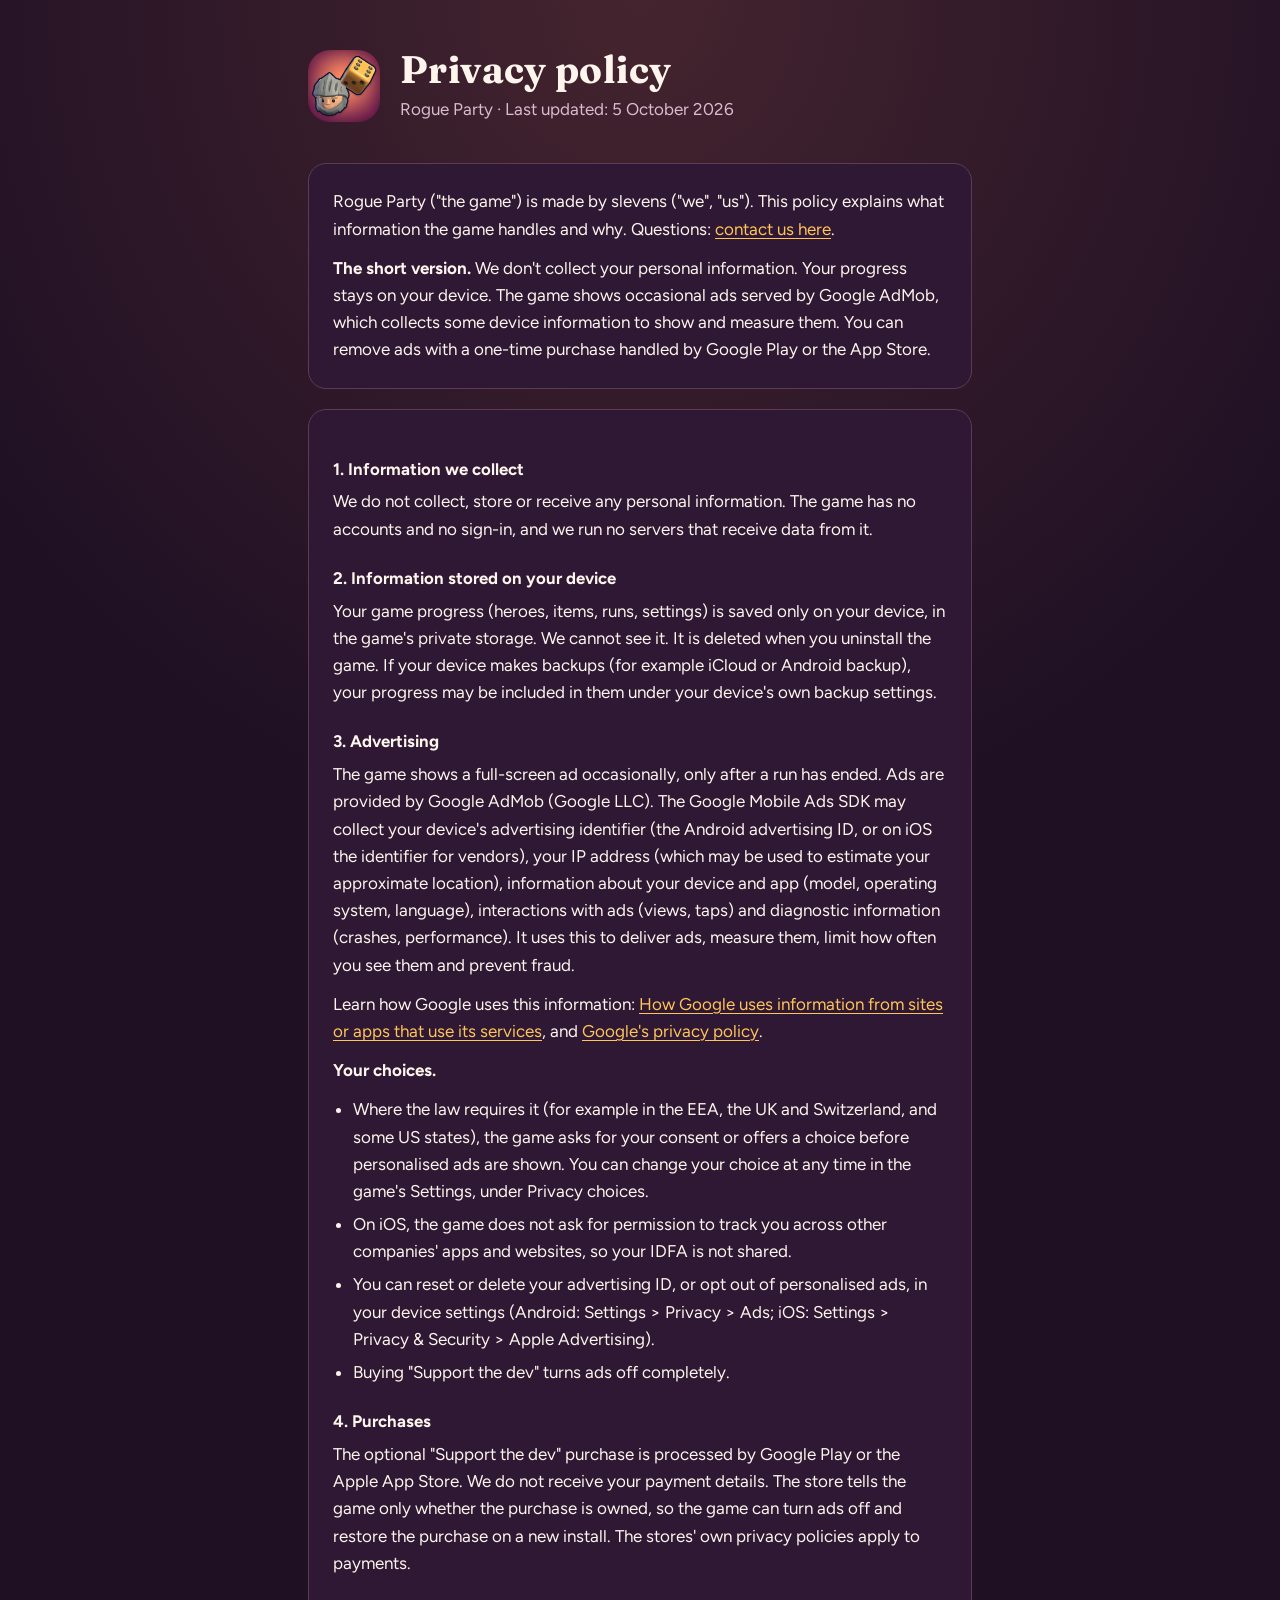
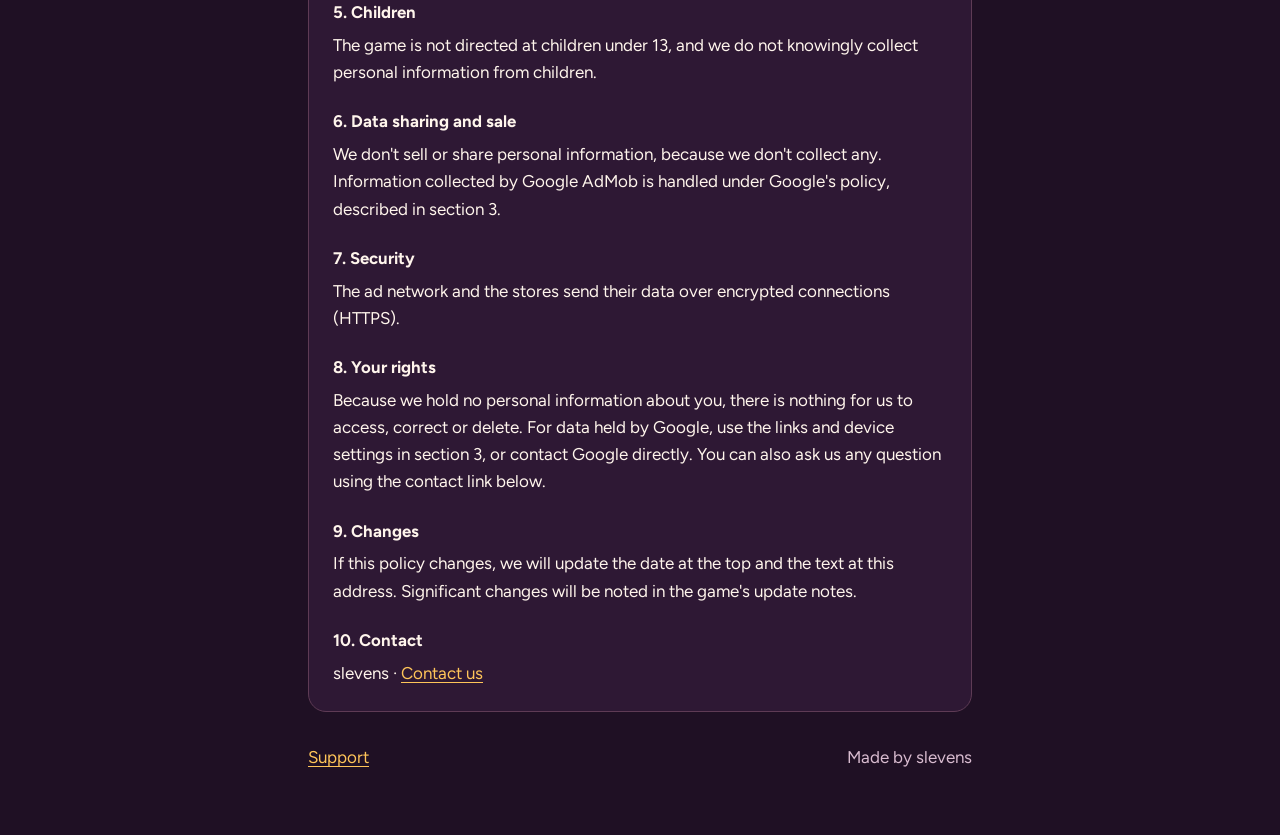
==== privacy/index.html @ 5d4ca12f "Rogue Party support and privacy pages Co-Authored-By: Claude Opus 5.5 <noreply@anthropic.com>" ====
<!doctype html>
<html lang="en">
<head>
<meta charset="utf-8">
<meta name="viewport" content="width=device-width, initial-scale=1">
<title>Rogue Party Privacy Policy</title>
<meta name="description" content="How Rogue Party handles information: no accounts, progress saved on your device, ads by Google AdMob.">
<link rel="icon" href="../assets/icon-256.png">
<link rel="preconnect" href="https://fonts.googleapis.com">
<link rel="preconnect" href="https://fonts.gstatic.com" crossorigin>
<link rel="stylesheet" href="https://fonts.googleapis.com/css2?family=Fraunces:opsz,wght@9..144,600;9..144,700&family=Figtree:wght@400;500;600;700&display=swap">
<link rel="stylesheet" href="../assets/site.css">
</head>
<body>
<main class="page legal">
  <header class="head">
    <img src="../assets/icon-256.png" alt="Rogue Party app icon" width="72" height="72">
    <div>
      <h1>Privacy policy</h1>
      <p class="tag">Rogue Party &middot; <span class="updated">Last updated: 5 October 2026</span></p>
    </div>
  </header>

  <section>
    <p>Rogue Party ("the game") is made by slevens ("we", "us"). This policy explains what information the game handles
      and why. Questions: <a href="https://github.com/sjlevens/rogue-party/issues">contact us here</a>.</p>
    <p><strong>The short version.</strong> We don't collect your personal information. Your progress stays on your
      device. The game shows occasional ads served by Google AdMob, which collects some device information to show and
      measure them. You can remove ads with a one-time purchase handled by Google Play or the App Store.</p>
  </section>

  <section>
    <h3>1. Information we collect</h3>
    <p>We do not collect, store or receive any personal information. The game has no accounts and no sign-in, and we
      run no servers that receive data from it.</p>

    <h3>2. Information stored on your device</h3>
    <p>Your game progress (heroes, items, runs, settings) is saved only on your device, in the game's private storage.
      We cannot see it. It is deleted when you uninstall the game. If your device makes backups (for example iCloud or
      Android backup), your progress may be included in them under your device's own backup settings.</p>

    <h3>3. Advertising</h3>
    <p>The game shows a full-screen ad occasionally, only after a run has ended. Ads are provided by Google AdMob
      (Google LLC). The Google Mobile Ads SDK may collect your device's advertising identifier (the Android advertising
      ID, or on iOS the identifier for vendors), your IP address (which may be used to estimate your approximate
      location), information about your device and app (model, operating system, language), interactions with ads
      (views, taps) and diagnostic information (crashes, performance). It uses this to deliver ads, measure them, limit
      how often you see them and prevent fraud.</p>
    <p>Learn how Google uses this information: <a href="https://policies.google.com/technologies/partner-sites">How
      Google uses information from sites or apps that use its services</a>, and
      <a href="https://policies.google.com/privacy">Google's privacy policy</a>.</p>
    <p><strong>Your choices.</strong></p>
    <ul>
      <li>Where the law requires it (for example in the EEA, the UK and Switzerland, and some US states), the game asks
        for your consent or offers a choice before personalised ads are shown. You can change your choice at any time in
        the game's Settings, under Privacy choices.</li>
      <li>On iOS, the game does not ask for permission to track you across other companies' apps and websites, so your
        IDFA is not shared.</li>
      <li>You can reset or delete your advertising ID, or opt out of personalised ads, in your device settings (Android:
        Settings &gt; Privacy &gt; Ads; iOS: Settings &gt; Privacy &amp; Security &gt; Apple Advertising).</li>
      <li>Buying "Support the dev" turns ads off completely.</li>
    </ul>

    <h3>4. Purchases</h3>
    <p>The optional "Support the dev" purchase is processed by Google Play or the Apple App Store. We do not receive
      your payment details. The store tells the game only whether the purchase is owned, so the game can turn ads off
      and restore the purchase on a new install. The stores' own privacy policies apply to payments.</p>

    <h3>5. Children</h3>
    <p>The game is not directed at children under 13, and we do not knowingly collect personal information from
      children.</p>

    <h3>6. Data sharing and sale</h3>
    <p>We don't sell or share personal information, because we don't collect any. Information collected by Google
      AdMob is handled under Google's policy, described in section 3.</p>

    <h3>7. Security</h3>
    <p>The ad network and the stores send their data over encrypted connections (HTTPS).</p>

    <h3>8. Your rights</h3>
    <p>Because we hold no personal information about you, there is nothing for us to access, correct or delete. For data
      held by Google, use the links and device settings in section 3, or contact Google directly. You can also ask us
      any question using the contact link below.</p>

    <h3>9. Changes</h3>
    <p>If this policy changes, we will update the date at the top and the text at this address. Significant changes will
      be noted in the game's update notes.</p>

    <h3>10. Contact</h3>
    <p>slevens &middot; <a href="https://github.com/sjlevens/rogue-party/issues">Contact us</a></p>
  </section>

  <footer>
    <a href="../">Support</a>
    <span>Made by slevens</span>
  </footer>
</main>
</body>
</html>
---- assets/site.css ----
:root {
  color-scheme: dark;
  --night: #1f1024;
  --panel: #2e1834;
  --line: #5e3b55;
  --text: #fff5ec;
  --dim: #d9bcd0;
  --honey: #ffc559;
  --coral: #ee805f;
  --display: "Fraunces", Georgia, "Times New Roman", serif;
  --body: "Figtree", system-ui, -apple-system, "Segoe UI", Roboto, sans-serif;
}
* { box-sizing: border-box; }
html { background: var(--night); }
body {
  margin: 0;
  min-height: 100vh;
  background: radial-gradient(ellipse 90% 50% at 50% 0%, rgba(238, 128, 95, 0.18), transparent 70%) no-repeat, var(--night);
  color: var(--text);
  font: 17px/1.6 var(--body);
}
.page { max-width: 44rem; margin: 0 auto; padding: 48px 20px 64px; }
.head { display: flex; gap: 20px; align-items: center; margin-bottom: 40px; }
.head img { border-radius: 22px; flex: none; }
h1 { font-family: var(--display); font-size: 2.4rem; line-height: 1.1; margin: 0; letter-spacing: 0.01em; }
.tag { margin: 6px 0 0; color: var(--dim); }
h2 { font-family: var(--display); font-size: 1.45rem; margin: 0 0 12px; }
section {
  background: var(--panel);
  border: 1px solid var(--line);
  border-radius: 18px;
  padding: 24px;
  margin-bottom: 20px;
}
p { margin: 0 0 12px; }
p:last-child { margin-bottom: 0; }
a { color: var(--honey); text-underline-offset: 3px; }
a:focus-visible { outline: 2px solid var(--honey); outline-offset: 3px; border-radius: 4px; }
dl { margin: 0; }
dt { font-weight: 700; margin-top: 16px; }
dt:first-child { margin-top: 0; }
dd { margin: 4px 0 0; color: var(--dim); }
footer { display: flex; flex-wrap: wrap; gap: 8px 24px; justify-content: space-between; color: var(--dim); margin-top: 32px; }
.legal h3 { font-size: 1.05rem; margin: 22px 0 6px; }
.legal ul { margin: 0 0 12px; padding-left: 1.2em; }
.legal li { margin-bottom: 6px; }
.updated { color: var(--dim); }
@media (max-width: 480px) {
  .head { flex-direction: column; align-items: flex-start; }
  section { padding: 20px 18px; }
}
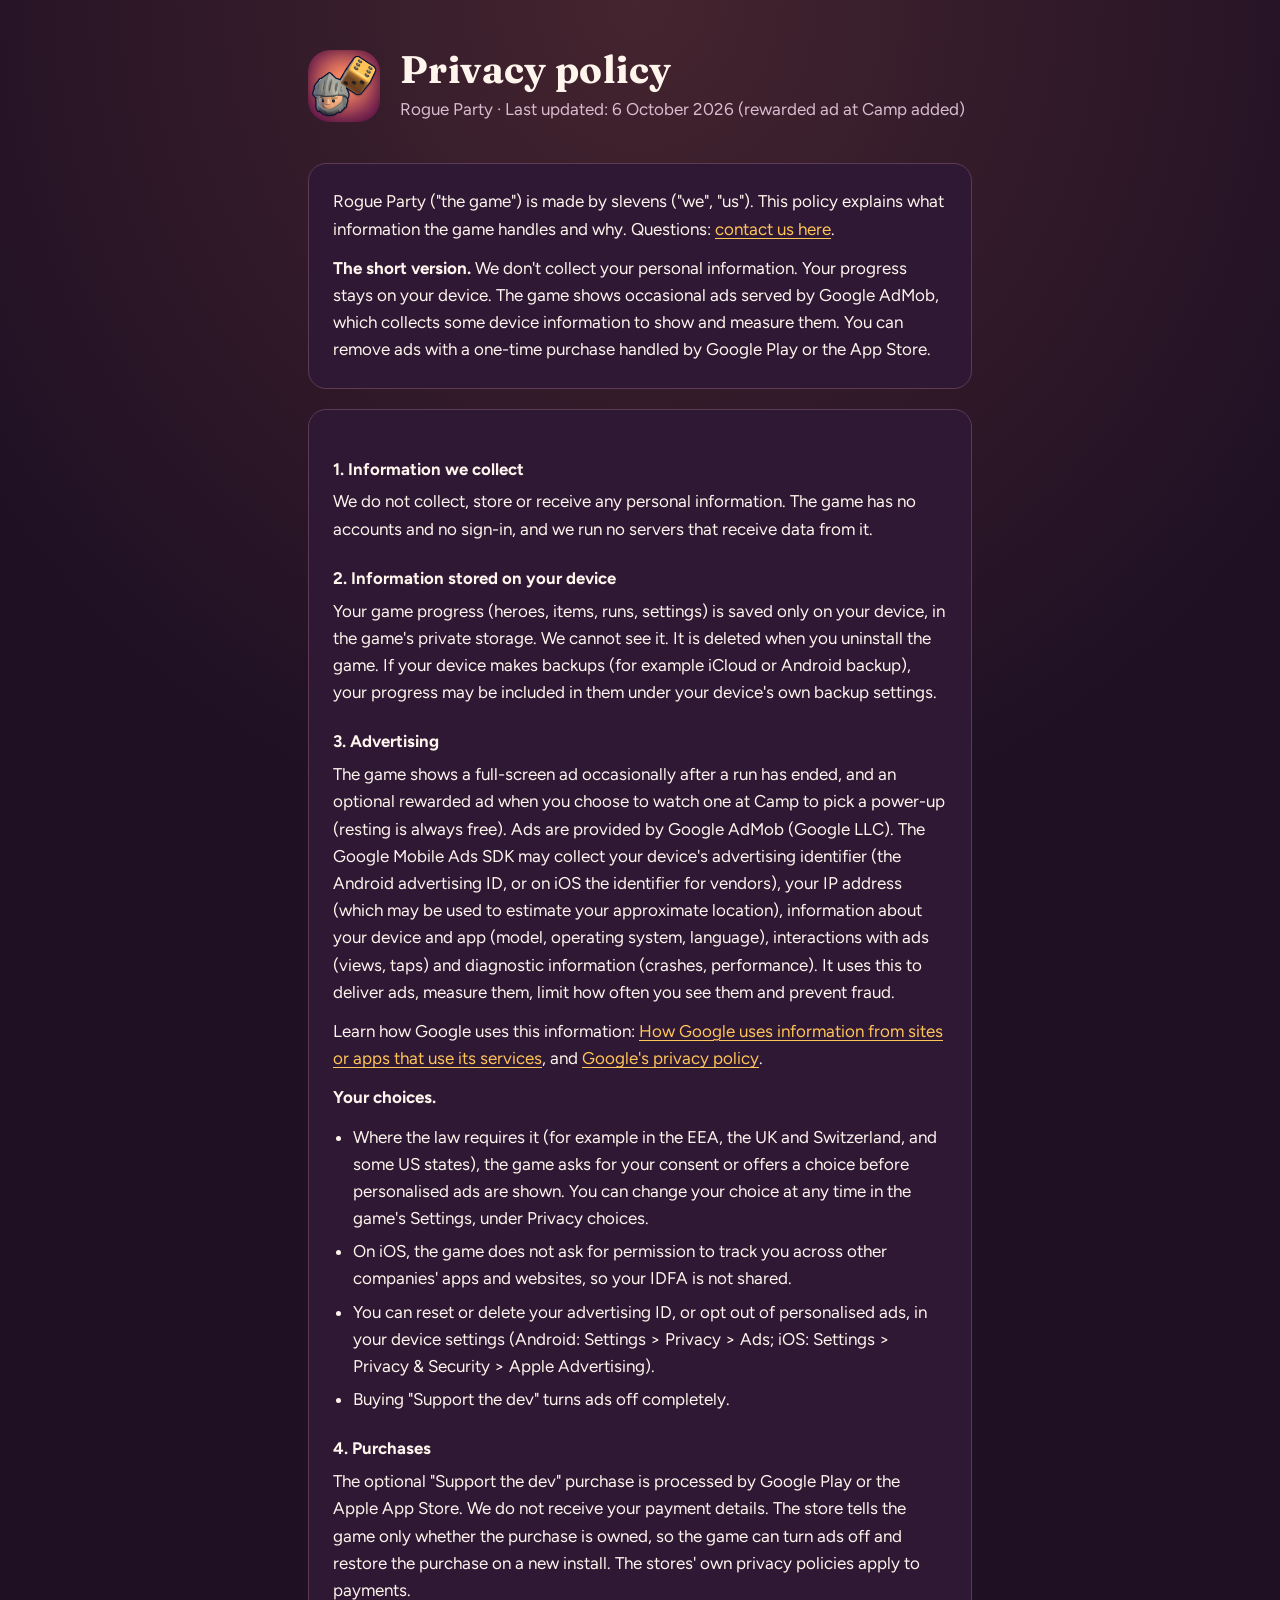
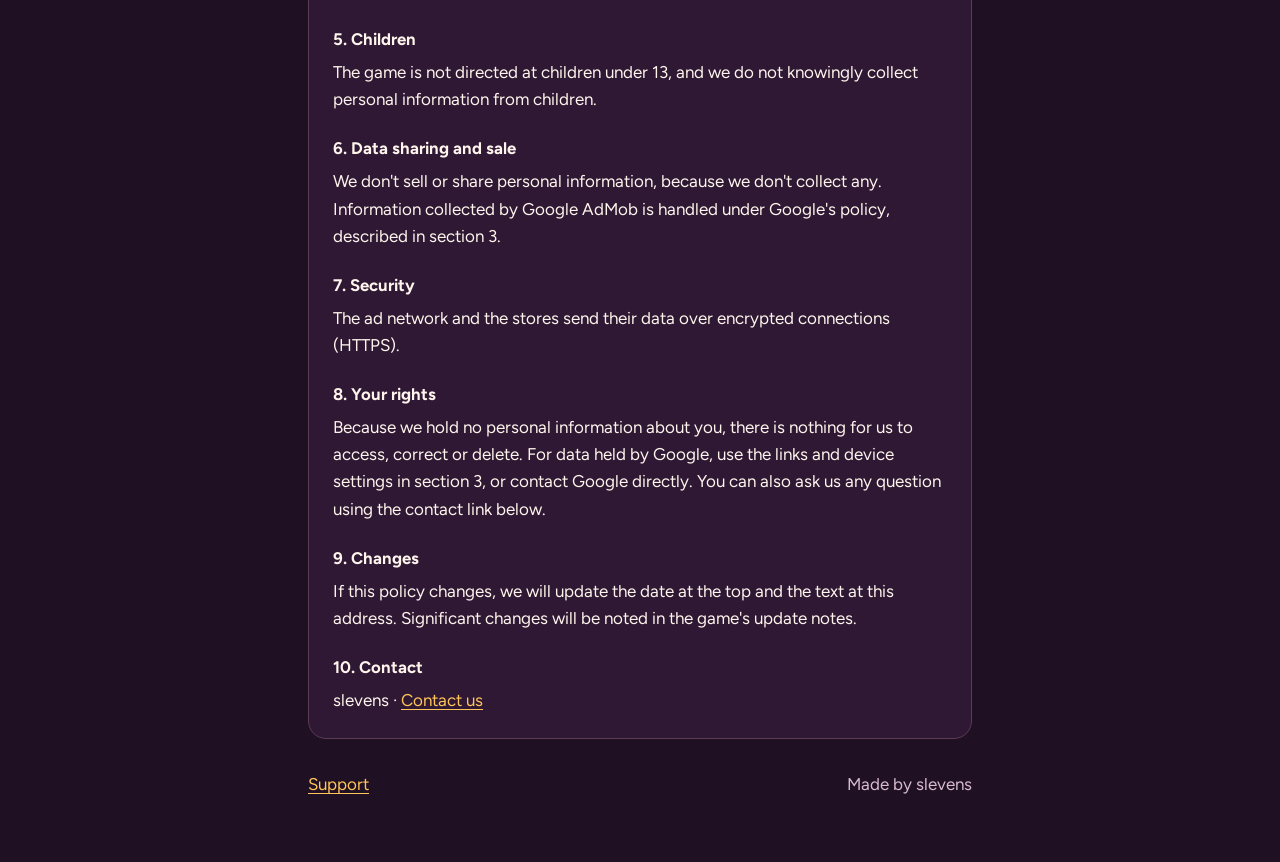
==== commit 79f75e7e: "Ads wording: the optional rewarded ad at Camp (resting stays free); privacy policy updated 6 October" ====
--- a/privacy/index.html
+++ b/privacy/index.html
@@ -17,7 +17,7 @@
     <img src="../assets/icon-256.png" alt="Rogue Party app icon" width="72" height="72">
     <div>
       <h1>Privacy policy</h1>
-      <p class="tag">Rogue Party &middot; <span class="updated">Last updated: 5 October 2026</span></p>
+      <p class="tag">Rogue Party &middot; <span class="updated">Last updated: 6 October 2026 (rewarded ad at Camp added)</span></p>
     </div>
   </header>
 
@@ -40,7 +40,7 @@
       Android backup), your progress may be included in them under your device's own backup settings.</p>
 
     <h3>3. Advertising</h3>
-    <p>The game shows a full-screen ad occasionally, only after a run has ended. Ads are provided by Google AdMob
+    <p>The game shows a full-screen ad occasionally after a run has ended, and an optional rewarded ad when you choose to watch one at Camp to pick a power-up (resting is always free). Ads are provided by Google AdMob
       (Google LLC). The Google Mobile Ads SDK may collect your device's advertising identifier (the Android advertising
       ID, or on iOS the identifier for vendors), your IP address (which may be used to estimate your approximate
       location), information about your device and app (model, operating system, language), interactions with ads
